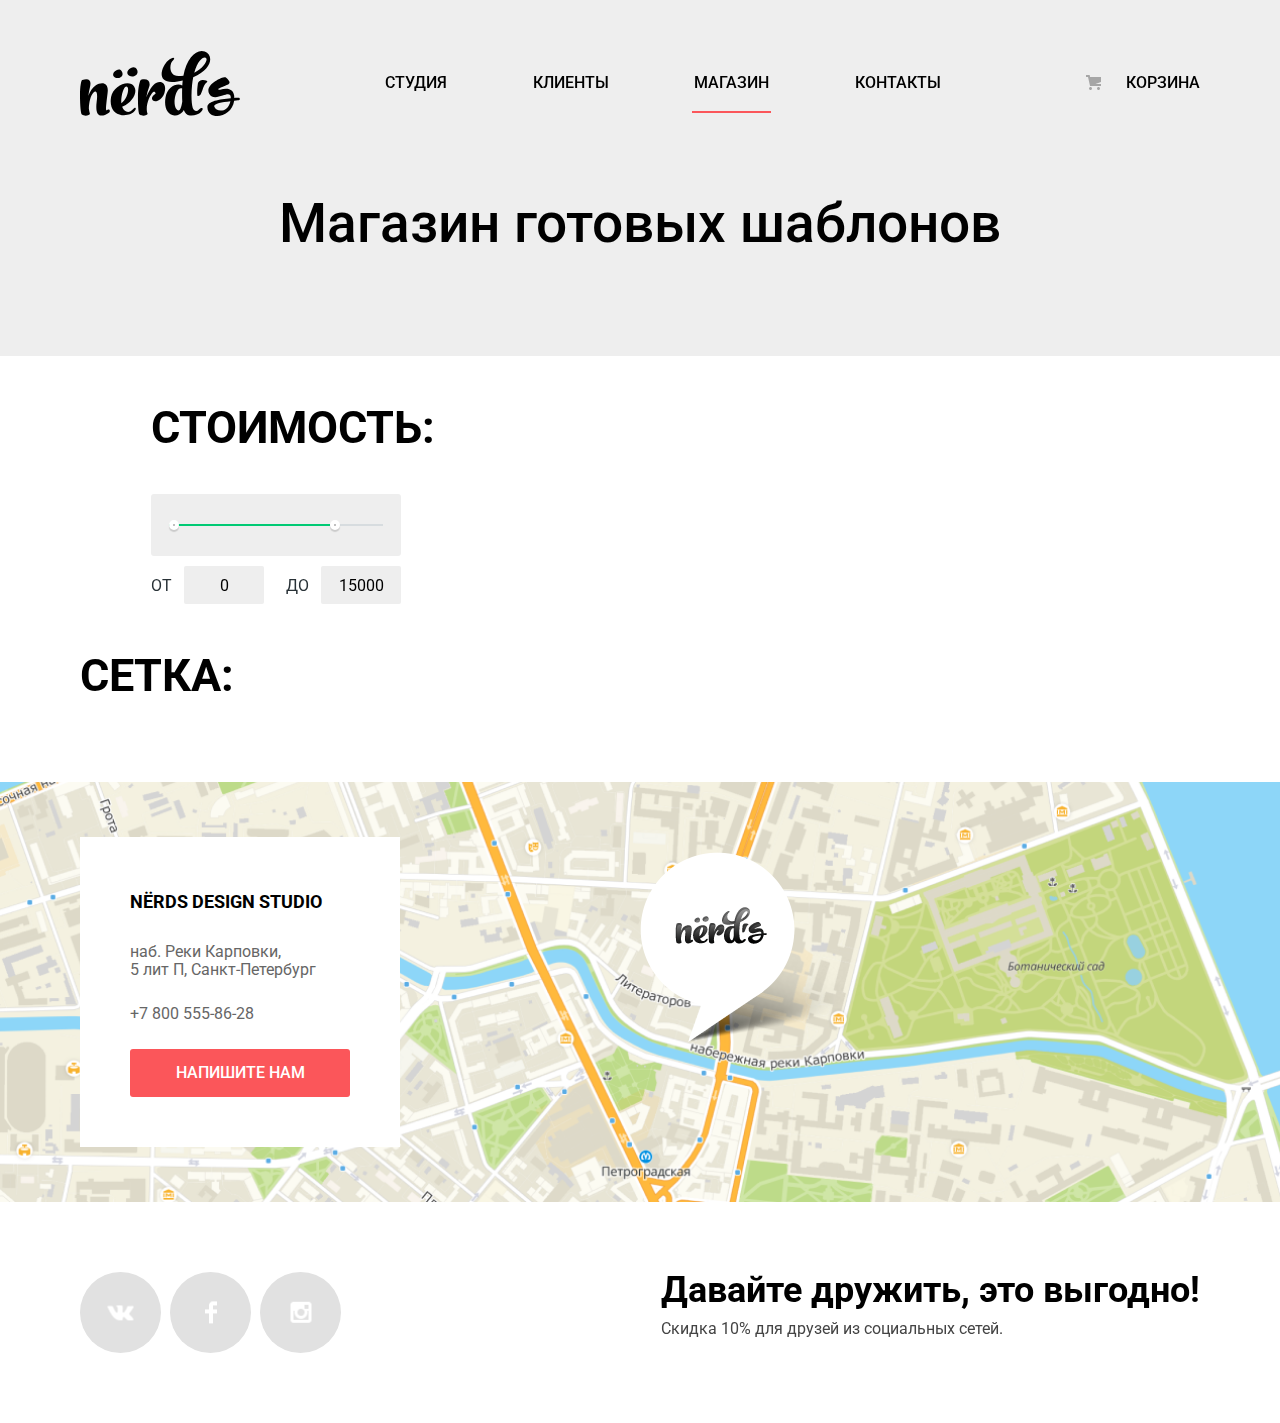
==== catalog.html @ 4a05c427 "catalog" ====
<!DOCTYPE html>
<html lang="ru">

<head>
  <meta charset="UTF-8">
  <meta http-equiv="X-UA-Compatible" content="IE=edge">
  <meta name="viewport" content="width=device-width, initial-scale=1.0">


  <link rel="stylesheet" href="css/normalize.css">
  <link rel="stylesheet" href="css/style.css">
  <link rel="stylesheet" href="css/style-catalog.css">
  <link rel="preconnect" href="https://fonts.gstatic.com">
  <link href="https://fonts.googleapis.com/css2?family=Roboto:wght@300;400;500;700;900&display=swap" rel="stylesheet">
  <title>Nёrds-каталог</title>
</head>

<body>
  <header>
    <div class="container">
      <div class="header">
        <div class="header__inner">
          <a class="logo" href="#"><img src="images/home/logo.svg" alt="logo"></a>
          <nav class="nav">
            <ul class="nav__list">
              <li class="nav__item"><a class="nav__link" href="index.html">студия</a></li>
              <li class="nav__item"><a class="nav__link" href="#">клиенты</a></li>
              <li class="nav__item"><a class="nav__link active" href="catalog.html">магазин</a></li>
              <li class="nav__item"><a class="nav__link" href="#">контакты</a></li>
            </ul>
          </nav>
          <div class="basket"><a class="basket__link" href="#">Корзина</a></div>
        </div>
        <div class="title__wrapper">
          <h1 class="header__title">Магазин готовых шаблонов</h1>
        </div>
      </div>
    </div>
  </header>

  <div class="container">
    <aside class="aside">
      <form class="aside__form">
        <div class="form__filter filter">
          <h3 class="form__title">Стоимость:</h3>
          <div class="filter-range__wrapper">
            <div class="filter-range">
              <div class="filter-range__scale">
                <div class="filter-range__bar"></div>
              </div>
              <button class="filter-range__handle min"></button>
              <button class="filter-range__handle max" style="left:75%"></button>
            </div>
          </div>

          <div class="filter-interval">
            <label for="">от <input type="text" name="min-interval" value="0"></label>
            <label for="">до <input type="text" name="max-interval" value="15000"></label>
          </div>
        </div>
        <div class="form__grid grid">
          <h3 class="form__title">Сетка:</h3>
        </div>
      </form>
    </aside>
    <main class="main"></main>
  </div>

  <section class="map">
    <div class="container">

      <div class="map__contacts contacts">
        <h3 class="contacts__title">nёrds design studio</h3>
        <p class="contacts__address">наб. Реки Карповки,<br> 5 лит П, Санкт-Петербург</p>
        <a href="tel:+78005558628" class="contacts__phone">+7 800 555-86-28</a>
        <button class="contacts__button button">напишите нам</button>
      </div>

      <div class="write popup">
        <button class="write__close" type="button"></button>

        <form class="write__form form">
          <h2 class="form__title">Напишите нам</h2>
          <div class="input__wrapper">
            <p class="form__text">
              <label class="form__caption" for="name">Ваше имя:</label>
              <input class="form__input" id="name" type="text" name="name" placeholder="Имя Фамилия">
            </p>
            <p class="form__text">
              <label class="form__caption" for="login">Ваш email:</label>
              <input class="form__input" id="login" type="email" name="login" placeholder="email@example.com">
            </p>
          </div>
          <p class="form__text">
            <label class="form__caption" for="text">Текс письма:</label>
            <textarea class="form__input" id="text" name="text" placeholder="В свободной форме"></textarea>
          </p>
          <button class="form__send button" type="submit">отправить</button>

        </form>
      </div>
    </div>
  </section>




  <footer class="footer">
    <div class="container">
      <div class="footer__inner">
        <ul class="social__list">
          <li class="social__item"> <a href="#" class="social__link vk"></a> </li>
          <li class="social__item"> <a href="#" class="social__link fb"></a> </li>
          <li class="social__item"> <a href="#" class="social__link inst"></a> </li>
        </ul>
        <div class="footer__text">
          <h3 class="text__title">Давайте дружить, это выгодно!</h3>
          <p class="text__subtitle">Скидка 10% для друзей из социальных сетей.</p>
        </div>
      </div>
    </div>
  </footer>


  <script src="js/main.js"></script>
</body>



</html>
---- css/style.css ----
:root {
  /* font-size: calc(0.5em + 1vw); */
  --red: #fb565a;
}

.container {
  max-width: 1160px;
  width: 100%;
  margin: 0 auto;
  padding: 0 20px;
}
body {
  font-size: 16px;
  line-height: 24px;
  font-family: "Roboto", sans-serif;
}
header {
  background-color: #eee;
  padding-top: 50px;
}
.header__inner {
  display: flex;
  justify-content: space-between;
  align-items: center;
}

.logo img {
  max-width: 160px;
  width: 100%;
}
.logo:hover {
  opacity: 0.7;
}
.logo:active {
  opacity: 0.3;
}
.nav {
  flex-basis: 50%;
}
.nav__list {
  display: flex;
  flex-wrap: wrap;
  justify-content: space-between;
}
.nav__item {
  text-transform: uppercase;
  /* margin: 0 20.5px; */
}
.nav__link {
  padding: 1px 2px;
  color: black;
  font-weight: 500;

  transition: all;
  transition-duration: 0.2s;
}
.nav__link:hover,
.basket__link:hover {
  color: var(--red);
}
.nav__link:active,
.basket__link:active {
  color: rgba(0, 0, 0, 0.3);
}
.nav__link.active {
  padding-bottom: 19px;
  border-bottom: solid var(--red) 2px;
}
.nav__link.active:hover {
  color: black;
}
.basket__link {
  text-transform: uppercase;
  color: #000;
  font-weight: 500;
  background-image: url(../images/home/icon-cart.svg);
  background-repeat: no-repeat;
  background-size: 15px;
  background-position: left;
  padding-left: 40px;
}
.title__wrapper {
  padding-top: 80px;
  padding-bottom: 80px;
  background-image: url(../images/home/illustration_2.png);
  background-repeat: no-repeat;
  background-size: contain;
  background-position: right;
}
.header__title {
  max-width: 500px;
  font-size: 55px;
  line-height: 55px;
  font-weight: 500;
  margin-bottom: 25px;
}
.header__subtitle {
  max-width: 350px;
  width: 100%;
  margin-bottom: 40px;

  color: #283136;
}
.button {
  background-color: var(--red);
  text-transform: uppercase;
  font-weight: 500;
  line-height: 18px;
  color: #fff;
  padding: 15px 54px;
  border-radius: 3px;

  transition: all;
  transition-duration: 0.2s;
}
.button:hover {
  background-color: #e74246;
}
.button:active {
  background-color: #d7373b;
  color: rgba(255, 255, 255, 0.3);
}

.services {
  width: 100%;
  padding: 80px 0;
  display: flex;
  flex-wrap: wrap;
  justify-content: space-between;
  border-bottom: 1px solid #eee;

  margin: -10px -5px;
}
.services__item {
  flex: 1 1 300px;
  margin: 10px 5px;
}
.services__img {
  width: 100%;
}
.services__title {
  text-transform: uppercase;

  font-weight: 700;
  font-size: 24px;
  line-height: 30px;
  margin: 25px 0 16px;
}

.subtitle {
  max-width: 300px;
  line-height: 24px;

  color: #283136;
}
.services__button {
  text-transform: uppercase;
  font-weight: 500;
  line-height: 18px;
  color: #fff;
  padding: 16px 40px;
  margin-top: 32px;

  transition: all;
  transition-duration: 0.2s;
}
.web {
  background-color: var(--red);
}
.web:hover {
  background-color: #e74246;
}
.web:active {
  background-color: #d7373b;
  color: rgba(255, 255, 255, 0.3);
}

.app {
  background-color: #00ca74;
}
.app:hover {
  background-color: #00bc6c;
}
.app:active {
  background-color: #00aa62;
  color: rgba(255, 255, 255, 0.3);
}
.present {
  background-color: #efc849;
}
.present:hover {
  background-color: #eab534;
}
.present:active {
  background-color: #e5a722;
  color: rgba(255, 255, 255, 0.3);
}
.about {
  display: flex;
  justify-content: space-between;
  flex-wrap: wrap;
  padding: 80px 0;
  border-bottom: 1px solid #eee;
}
.about__wrapper {
  /* max-width: 650px;
  width: 100%; */
  flex: 1 1 60%;
  /* border: 1px solid red */
}
.about-image__wrapper {
  /* max-width: 360px;
  width: 100%; */
  flex: 1 1 40%;
  /* border: 1px solid blue; */
}
.about__image {
  width: 100%;
}
.about__title {
  font-weight: 500;
  font-size: 45px;
  line-height: 45px;
  margin-bottom: 32px;
}
.about__caption {
  font-weight: 700;

  line-height: 24px;

  text-transform: uppercase;

  color: #283136;
  margin: 40px 0 23px;
}
.about__item {
  position: relative;
  padding-left: 32px;
  margin-bottom: 25px;
}
.about__item:last-child {
  margin-bottom: 0;
}
.about__item::before {
  content: "";
  display: block;
  width: 25px;
  height: 2px;
  background-color: var(--red);
  position: absolute;
  left: 0;
  top: 50%;
  transform: translateY(-50%);
}
.standart__list {
  display: flex;
  flex-wrap: nowrap;
}
.standart__item {
  display: flex;
  flex-direction: column;
  line-height: 18px;
  color: #283136;
}
.numb {
  font-weight: 700;
  font-size: 45px;
  line-height: 64px;
  color: #000000;
  position: relative;
}

.interest {
  /* display: inline-block; */
  position: absolute;
  font-size: 26px;
  line-height: 40px;
  /* margin-bottom: 50px; */
  top: 0;
  /* left: 100%; */
}
.partners {
  padding: 50px 0;
  border-bottom: 1px solid #eee;
}
.partners__list {
  display: flex;
  flex-wrap: wrap;
  justify-content: space-between;
}
.partners__item {
  max-width: 250px;
  width: 100%;
  position: relative;
}
.partners__item::after {
  content: "";
  display: block;
  position: absolute;
  width: 2px;
  height: 40px;
  background-color: #eee;
  right: 0;

  bottom: 50%;
  transform: translateY(50%);
}
.partners__item:last-child::after {
  display: none;
}
.partners__link {
  display: block;
  max-width: 200px;
  width: 100%;
  background-repeat: no-repeat;
  background-size: contain;
  min-height: 90px;
  margin: 0 auto;
  opacity: 0.2;
}
.partners__link:hover {
  opacity: 1;
}
.partners__link:active {
  opacity: 0.1;
}
.htmlAcademy {
  background-image: url(../images/home/partners_1.png);
}
.boroda {
  background-image: url(../images/home/partners_2.png);
}
.pink {
  background-image: url(../images/home/partners_3.png);
}
.mishka {
  background-image: url(../images/home/partners_4.png);
}
.map {
  background-image: url(../images/home/map.png);
  background-repeat: no-repeat;
  background-position: center;
  background-size: cover;
  /* min-height: 416px; */
  /* max-width: 1440px;
  margin: 0 auto; */
  margin-top: 80px;
  padding: 55px 0;

  position: relative;
}

.contacts::after {
  content: url(../images/home/map-marker.png);
  position: absolute;
  /* top: 22%;
  left: 60%; */
  top: 70px;
  left: 50%;
}
.contacts {
  background-color: #fff;
  max-width: 320px;
  height: 310px;
  margin: 0;
  padding: 0;
  /* text-align: center; */
  /* align-content: center; */
  display: flex;
  flex-direction: column;
  /* align-content: center; */
  /* align-items: center; */
  justify-content: space-between;

  padding: 50px;
}

.contacts__title {
  text-transform: uppercase;
  font-weight: 700;
  font-size: 18px;
  line-height: 30px;
}

.contacts__address,
.contacts__phone {
  color: #666666;
  line-height: 18px;
}
.contacts__button {
  padding: 15px 0;
}

.popup {
  position: absolute;
  background-color: #fff;

  left: 50%;
  transform: translate(-50%, -50%);
  max-width: 960px;
  width: 100%;

  box-shadow: 0px 20px 40px rgba(0, 0, 0, 0.4);
  padding: 70px 100px;
  display: block;

  opacity: 0;
  top: -100%;
  z-index: -1;
}
.visible {
  opacity: 1;
  top: 40%;
  z-index: 1000;

  transition: all;
  transition-duration: 0.2s;
}
.hidden {
  position: absolute;
  /* opacity: 0; */
  display: none;
}

.form__title {
  font-weight: 700;
  font-size: 45px;
  line-height: 53px;
  margin-bottom: 40px;
}

.input__wrapper {
  display: flex;
  margin-bottom: 35px;
  justify-content: space-between;
}
.input__wrapper .form__text {
  max-width: 360px;
  width: 100%;
}
.form__caption {
  font-weight: 700;
  display: block;
  margin-bottom: 9px;
}
.form__input {
  border: 2px solid #d7dcde;
  box-sizing: border-box;
  border-radius: 3px;
  padding: 16px;
  margin: 0;

  width: 100%;
}
#text {
  resize: none;
  height: 120px;
}
.write__close {
  position: absolute;
  background-image: url(../images/home/close.png);
  background-repeat: no-repeat;
  background-position: center;
  background-color: transparent;
  background-size: contain;
  width: 21px;
  height: 21px;
  top: 70px;
  right: 100px;
  opacity: 0.3;
}
.write__close:hover {
  opacity: 1;
}
.write__close:active {
  opacity: 0.1;
}
.form__send {
  margin-top: 50px;
}
.footer {
  padding: 70px 0;
}
.footer__inner {
  display: flex;
  justify-content: space-between;
}
.social__list {
  display: flex;
  max-width: 261px;
  width: 100%;
  justify-content: space-between;
  flex-wrap: wrap;
}
.social__link {
  display: block;
  width: 81px;
  height: 81px;
  border-radius: 40.5px;
  position: relative;
  background-color: #e1e1e1;
}
.social__link::after {
  position: absolute;
  top: 50%;
  left: 50%;
  transform: translate(-50%, -40%);
}
.vk::after {
  content: url(../images/home/icon-vk.png);
}
.fb::after {
  content: url(../images/home/icon-fb.png);
}
.inst::after {
  content: url(../images/home/icon-insta.png);
}
.social__link:hover {
  background-color: #e74246;
}
.social__link:active {
  background-color: #d7373b;
  box-shadow: inset 0px 3px 0px rgba(0, 1, 1, 0.1);
}
.social__link:active.social__link::after {
  opacity: 0.1;
}

.text__title {
  font-weight: 700;
  font-size: 36px;
  line-height: 36px;
  margin-bottom: 10px;
}
.text__subtitle {
  line-height: 22px;
  color: #444444;
}

@media (max-width: 950px) {
  .services__item {
    max-width: 100%;

    margin: 10px 5px;
  }
}

@media (max-width: 700px) {
  .nav {
    display: none;
  }
  .header__title {
    font-size: 25px;
    line-height: 25px;
  }
  .contacts::after {
    content: "";
  }
}

@media (max-width: 425px) {
  .button {
    display: block;
  }
  header {
    padding-top: 20px;
  }
  .title__wrapper {
    padding-top: 20px;
    padding-bottom: 20px;
    background-image: none;
    text-align: center;
  }
  .header__subtitle {
    margin: 0 auto;
    margin-bottom: 40px;
    color: #283136;
  }
  .services {

    margin: 0;
    padding: 0;
  }

  .services__button {
    width: 100%;
  }
  .about {
    padding: 20px 0;
  }
  .about__title {
    font-size: 25px;
    line-height: 25px;
    margin-bottom: 15px;
  }
  .standart__list {
    display: flex;
    flex-wrap: wrap;
  }

  .standart__item {
    /* display: none; */
    max-width: 100%;
    overflow: hidden;
    font-size: 14px;
  }
  .numb {
    font-size: 26px;
    line-height: 40px;
  }

  .interest {
    position: absolute;
    font-size: 14px;
    line-height: 20px;
    top: 0;
  }
  .about__caption {
    margin: 20px 0 10px;
  }

  .partners {
    padding: 20px 0;
  }
  .partners__item {
    max-width: 100%;
    padding: 10px 0;
  }
  .partners__item::after {
    display: none;
  }
  .partners__link {
    max-width: 100%;

    background-position: center;
  }

  .map {
    margin-top: 20px;
    padding: 20px 0;

    position: relative;
  }
  .contacts {
    max-width: 100%;

    text-align: center;

    padding: 50px 20px 20px;
  }

  .popup {
    padding: 10px 30px;
  }
  .form__title {
    font-size: 25px;
    line-height: 20px;
  }
  .input__wrapper {
    display: block;
    margin-bottom: 5px;
  }

  .form__caption {
    margin-bottom: 5px;
  }
  .form__input {
    margin-bottom: 10px;
  }
  .write__close {
    width: 15px;
    height: 15px;
    top: 10px;
    right: 30px;
  }
  .form__send {
    margin-top: 10px;
    width: 100%;
  }
  .footer {
    padding: 20px 0;
  }
  .footer__inner {
    display: flex;
    justify-content: right;
  }
  .social__list {
    flex-basis: 70px;
  }
  .social__link {
    width: 50px;
    height: 50px;
    border-radius: 25px;
  }

  .text__title {
    font-size: 18px;
    line-height: 18px;
  }
}
---- css/style-catalog.css ----
.title__wrapper {
  background-image: none;
}
.header__title {
  text-align: center;
  max-width: 100%;
}
.aside {
  width: 35%;
}
/* form */
.form__title {
  text-transform: uppercase;
}
.filter {
  margin: 20px auto;
  padding: 25px;
  width: 300px;
}
.filter-range__wrapper {
  margin-bottom: 10px;

  padding: 30px 18px;
  border-radius: 3px;
  background-color: #eee;
}
.filter-range {
  position: relative;
}
.filter-range__scale {
  height: 2px;
  background-color: #d7dcdf;
}
.filter-range__bar {
  height: 2px;
  width: 75%;
  background-color: #00ca74;
}
.filter-range__handle {
  position: absolute;
  top: 50%;
  left: 0;
  transform: translateY(-50%);
  width: 10px;
  height: 10px;

  padding: 0;
  border: 4px solid #fff;
  border-radius: 50%;
  background-color: #ababab;
  cursor: pointer;
  box-shadow: 0 2px 1px rgba(0, 0, 0, 0.15);
}
.filter-interval {
  display: flex;
}
.filter-interval label {
  width: 50%;
  text-transform: uppercase;
  color: #283136;
  line-height: 22px;
}
.filter-interval label:last-child {
  text-align: right;
}

.filter-interval input {
  margin-left: 8px;
  width: 80px;
  height: 38px;
  border-radius: 2px;
  text-align: center;
  background-color: #eee;
}


/* form END*/
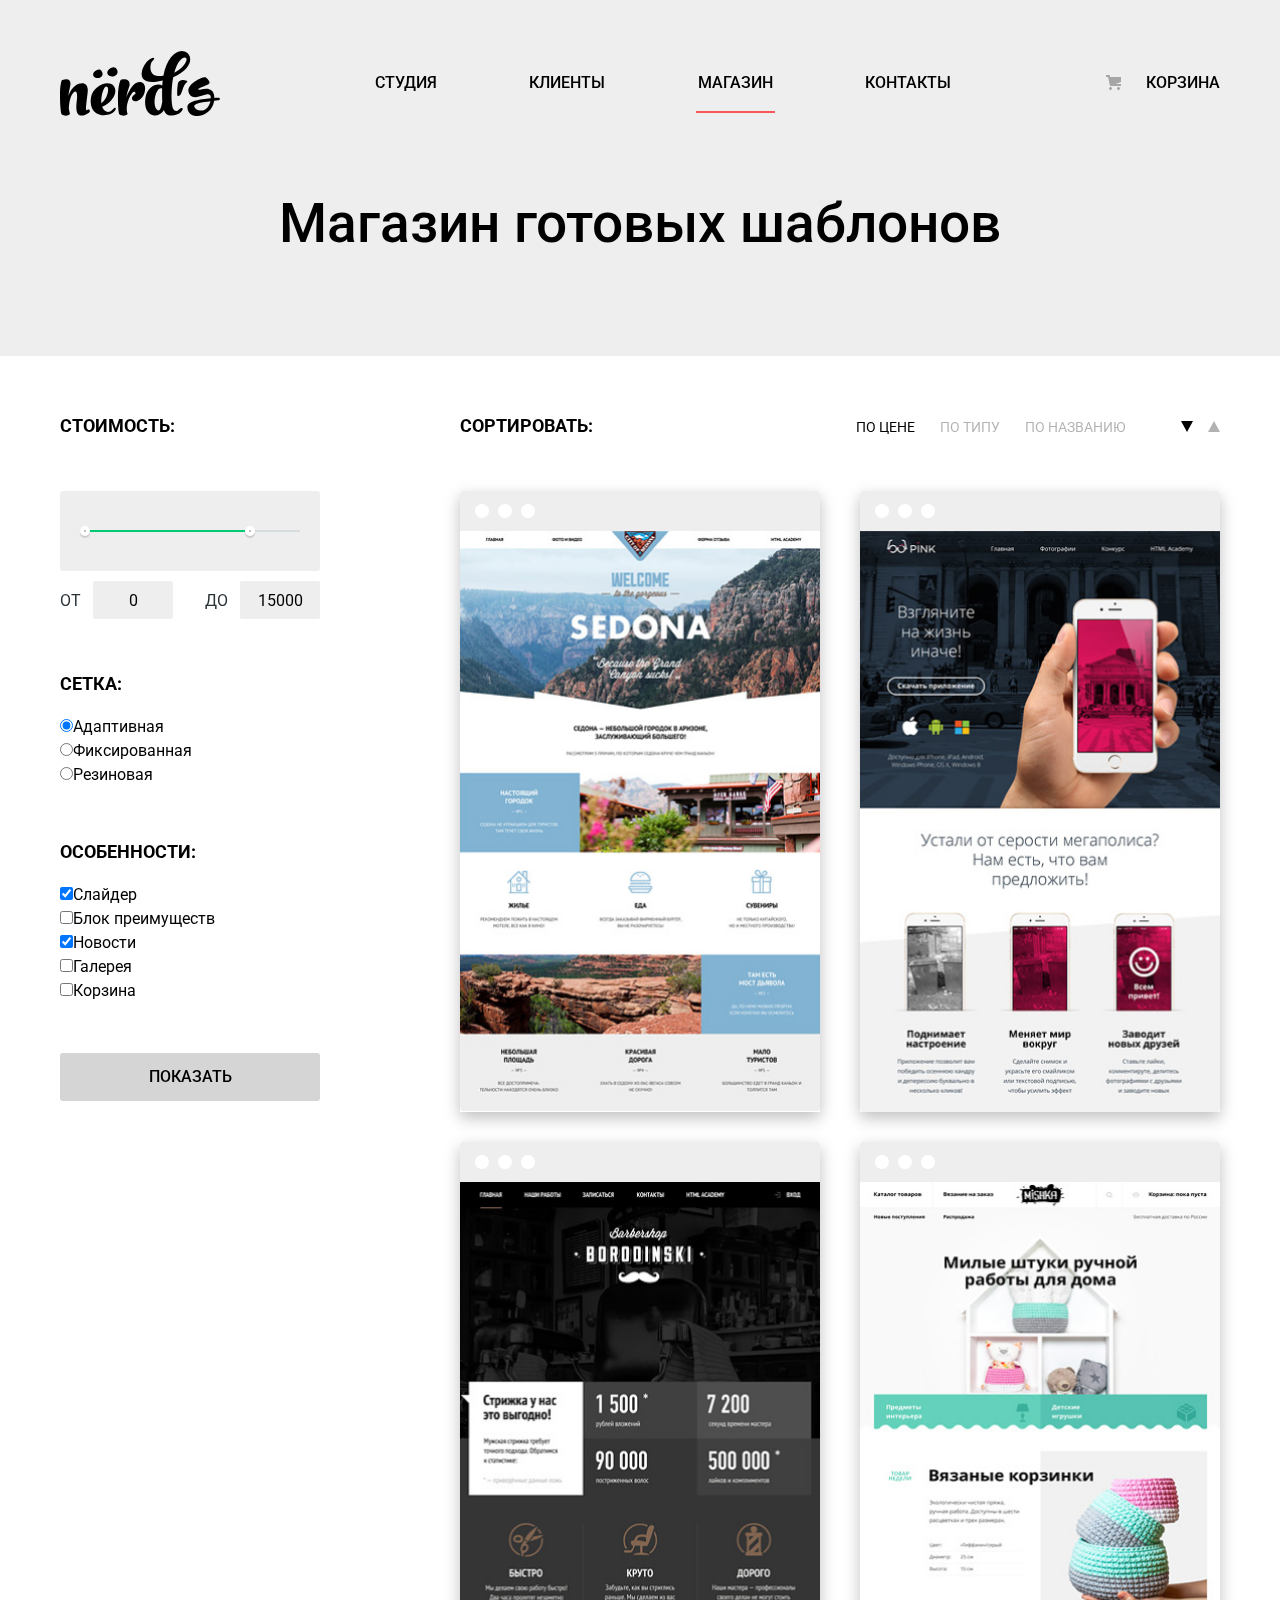
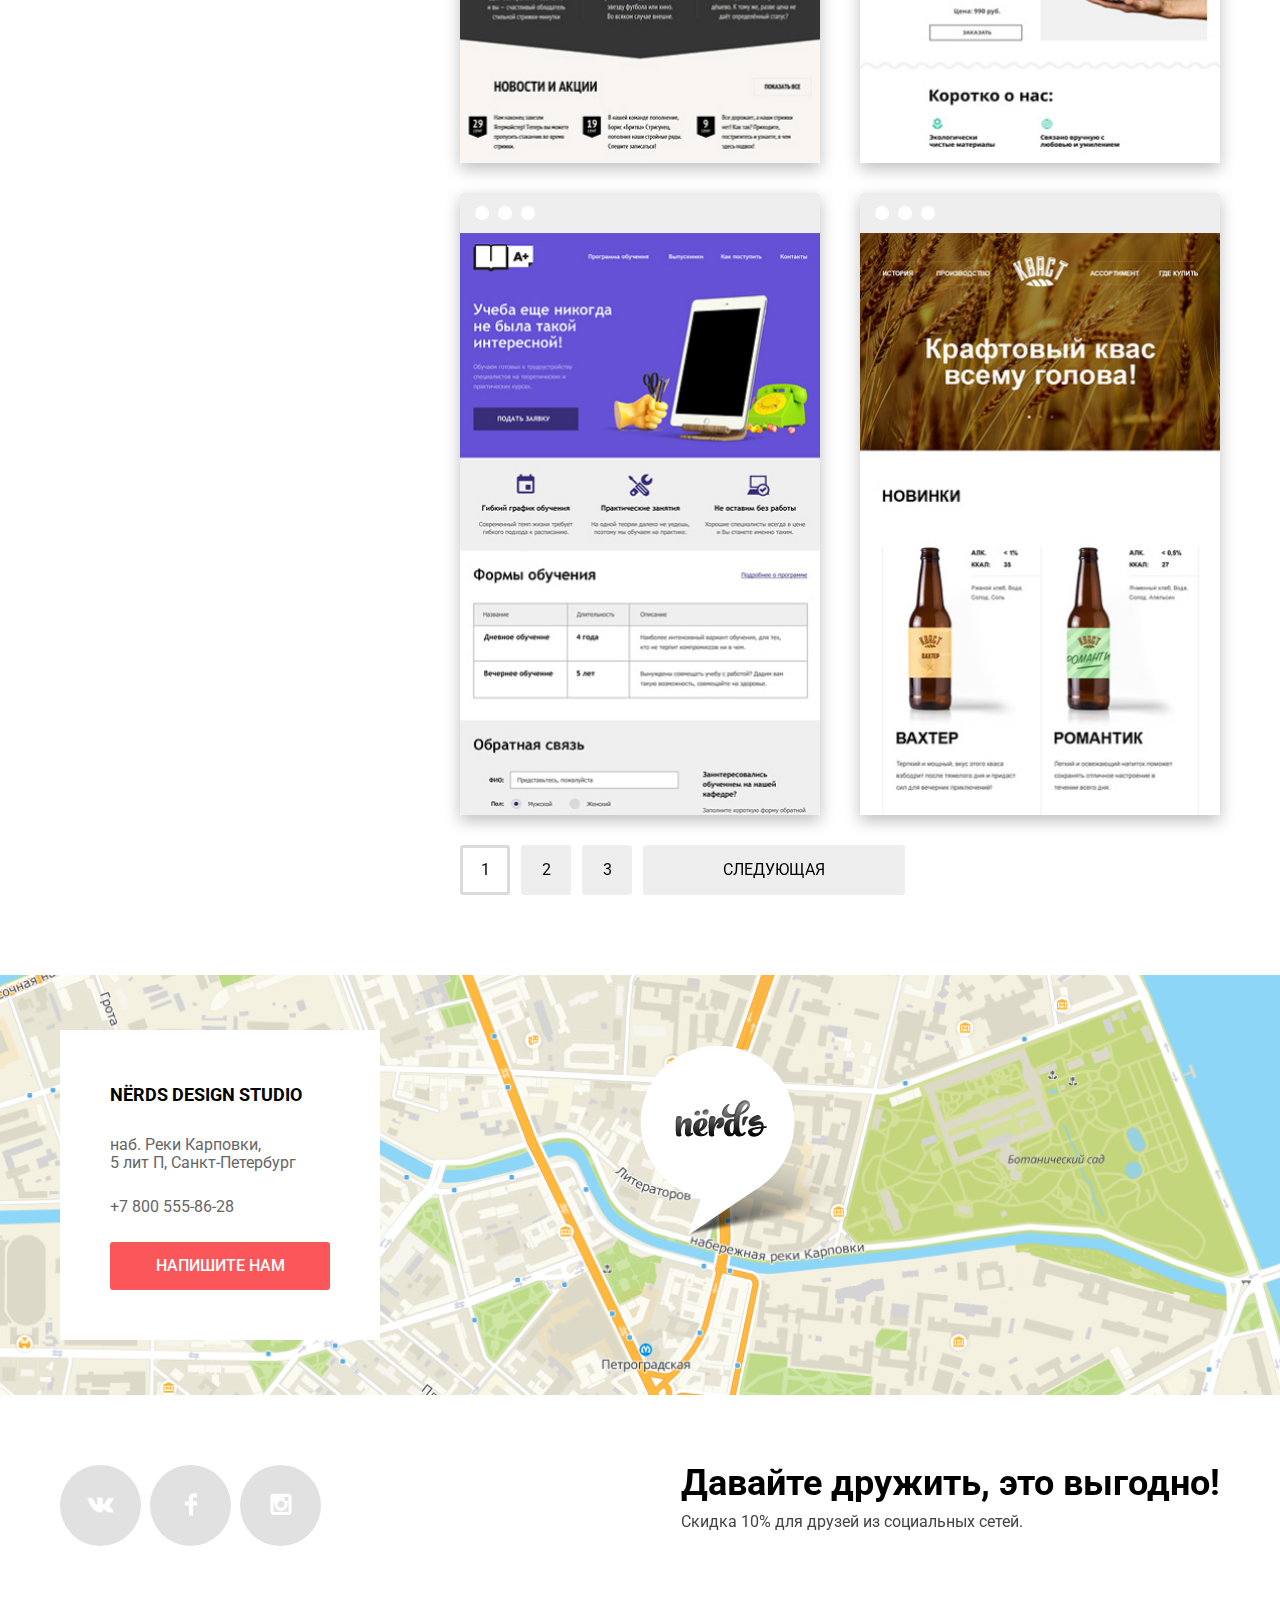
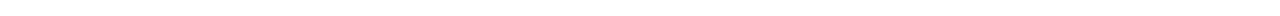
==== commit 02f04358: "job верстка" ====
--- a/catalog.html
+++ b/catalog.html
@@ -39,32 +39,166 @@
   </header>
 
   <div class="container">
-    <aside class="aside">
-      <form class="aside__form">
-        <div class="form__filter filter">
-          <h3 class="form__title">Стоимость:</h3>
-          <div class="filter-range__wrapper">
-            <div class="filter-range">
-              <div class="filter-range__scale">
-                <div class="filter-range__bar"></div>
-              </div>
-              <button class="filter-range__handle min"></button>
-              <button class="filter-range__handle max" style="left:75%"></button>
+    <div class="wrapper">
+      <aside class="aside">
+        <form class="aside__form">
+          <div class="form__filter filter">
+            <h3 class="form__title">Стоимость:</h3>
+            <div class="filter-range__wrapper">
+              <div class="filter-range">
+                <div class="filter-range__scale">
+                  <div class="filter-range__bar"></div>
+                </div>
+                <button class="filter-range__handle min"></button>
+                <button class="filter-range__handle max" style="left:75%"></button>
+              </div>
             </div>
-          </div>
-
-          <div class="filter-interval">
-            <label for="">от <input type="text" name="min-interval" value="0"></label>
-            <label for="">до <input type="text" name="max-interval" value="15000"></label>
-          </div>
-        </div>
-        <div class="form__grid grid">
-          <h3 class="form__title">Сетка:</h3>
-        </div>
-      </form>
-    </aside>
-    <main class="main"></main>
+
+            <div class="filter-interval">
+              <label for="">от <input type="text" name="min-interval" value="0"></label>
+              <label for="">до <input type="text" name="max-interval" value="15000"></label>
+            </div>
+          </div>
+          <div class="form__item grid">
+            <h3 class="form__title">Сетка:</h3>
+            <label><input name="grid" type="radio" checked>Адаптивная</label>
+            <label><input name="grid" type="radio">Фиксированная</label>
+            <label><input name="grid" type="radio">Резиновая</label>
+          </div>
+          <div class="form__item features">
+            <h3 class="form__title">особенности:</h3>
+            <label for=""><input type="checkbox" checked>Слайдер</label>
+            <label for=""><input type="checkbox">Блок преимуществ</label>
+            <label for=""><input type="checkbox" checked>Новости</label>
+            <label for=""><input type="checkbox">Галерея</label>
+            <label for=""><input type="checkbox">Корзина</label>
+          </div>
+          <button class="form__send button filter__button" type="submit">показать</button>
+        </form>
+      </aside>
+      <main class="main">
+        <div class="sort">
+          <h3 class="form__title">Сортировать:</h3>
+          <div class="sort__btns">
+            <button class="sort-btn active">по цене</button>
+            <button class="sort-btn">по типу</button>
+            <button class="sort-btn">по названию</button>
+            <div class="sort-btn__wrapper">
+              <button class="sort-btn sort__max active"></button>
+              <button class="sort-btn sort__min"></button>
+            </div>
+          </div>
+
+
+        </div>
+
+        <div class="catalog">
+          <ul class="catalog__list">
+            <li class="catalog__item job">
+              <div class="job__header">
+                <span></span>
+                <span></span>
+                <span></span>
+              </div>
+              <img class="job__image" src="images/catalog/catalog-1.jpg" alt="sedona">
+              <div class="job__footer">
+                <h4 class="job__title">sedona</h4>
+                <p class="job__subtitle">Информационный сайт для туристов</p>
+                <button class="button">9 900 ₽</button>
+              </div>
+            </li>
+            <li class="catalog__item job">
+              <div class="job__header">
+                <span></span>
+                <span></span>
+                <span></span>
+              </div>
+              <img class="job__image" src="images/catalog/catalog-2.jpg" alt="sedona">
+              <div class="job__footer">
+                <h4 class="job__title">pink app</h4>
+                <p class="job__subtitle">Продуктовый лендинг приложения для iOS и Android</p>
+                <button class="button">9 900 ₽</button>
+              </div>
+            </li>
+            <li class="catalog__item job">
+              <div class="job__header">
+                <span></span>
+                <span></span>
+                <span></span>
+              </div>
+              <img class="job__image" src="images/catalog/catalog-3.jpg" alt="sedona">
+              <div class="job__footer">
+                <h4 class="job__title">barbershop</h4>
+                <p class="job__subtitle">Сайт салона красоты. Для мужчин, да.</p>
+                <button class="button">9 900 ₽</button>
+              </div>
+            </li>
+            <li class="catalog__item job">
+              <div class="job__header">
+                <span></span>
+                <span></span>
+                <span></span>
+              </div>
+              <img class="job__image" src="images/catalog/catalog-4.jpg" alt="sedona">
+              <div class="job__footer">
+                <h4 class="job__title">mishka</h4>
+                <p class="job__subtitle">Интернет-магазин вязаных игрушек</p>
+                <button class="button">9 900 ₽</button>
+              </div>
+            </li>
+            <li class="catalog__item job">
+              <div class="job__header">
+                <span></span>
+                <span></span>
+                <span></span>
+              </div>
+              <img class="job__image" src="images/catalog/catalog-5.jpg" alt="sedona">
+              <div class="job__footer">
+                <h4 class="job__title">a plus</h4>
+                <p class="job__subtitle">Лендинг курсов повышения квалификации</p>
+                <button class="button">9 900 ₽</button>
+              </div>
+            </li>
+            <li class="catalog__item job">
+              <div class="job__header">
+                <span></span>
+                <span></span>
+                <span></span>
+              </div>
+              <img class="job__image" src="images/catalog/catalog-6.jpg" alt="sedona">
+              <div class="job__footer">
+                <h4 class="job__title">квас</h4>
+                <p class="job__subtitle">Промо-сайт производителя крафтового кваса</p>
+                <button class="button">9 900 ₽</button>
+              </div>
+            </li>
+          </ul>
+
+          <ul class="catalog-link__list">
+            <li class="catalog-link__item active">
+              <a class=""href="#">1</a>
+            </li>
+            <li class="catalog-link__item">
+              <a href="#">2</a>
+            </li>
+            <li class="catalog-link__item">
+              <a href="#">3</a>
+            </li>
+            <li class="catalog-link__item">
+              <a href="#">следующая</a>
+            </li>
+
+          </ul>
+        </div>
+      </main>
+    </div>
   </div>
+
+
+
+
+
+
 
   <section class="map">
     <div class="container">
--- a/css/style.css
+++ b/css/style.css
@@ -4,7 +4,7 @@
 }
 
 .container {
-  max-width: 1160px;
+  max-width: 1200px;
   width: 100%;
   margin: 0 auto;
   padding: 0 20px;
@@ -119,6 +119,7 @@
 .button:active {
   background-color: #d7373b;
   color: rgba(255, 255, 255, 0.3);
+  box-shadow: inset 0px 3px 0px rgba(0, 1, 1, 0.1);
 }
 
 .services {
--- a/css/style-catalog.css
+++ b/css/style-catalog.css
@@ -5,22 +5,34 @@
   text-align: center;
   max-width: 100%;
 }
+header {
+  margin-bottom: 55px;
+}
 .aside {
-  width: 35%;
+  width: 260px;
+  /* background-color: tomato; */
+  /* margin-right: 140px; */
 }
 /* form */
+.form__item .form__title:not(.form__title:last-child) {
+  margin-top: 50px;
+}
 .form__title {
   text-transform: uppercase;
+  font-size: 18px;
+  line-height: 30px;
+  margin-bottom: 16px;
 }
 .filter {
-  margin: 20px auto;
-  padding: 25px;
-  width: 300px;
+  /* margin: 20px auto; */
+  /* padding: 25px; */
+  width: 260px;
 }
 .filter-range__wrapper {
+  margin-top: 50px;
   margin-bottom: 10px;
 
-  padding: 30px 18px;
+  padding: 39px 20px;
   border-radius: 3px;
   background-color: #eee;
 }
@@ -73,5 +85,180 @@
   background-color: #eee;
 }
 
-
+.form__item label {
+  display: block;
+}
+.filter__button {
+  background-color: #eee;
+  color: #000;
+  width: 100%;
+}
+.filter__button:hover {
+  background-color: #dfdfdf;
+}
+.filter__button {
+  background-color: #d5d5d5;
+}
 /* form END*/
+.wrapper {
+  display: flex;
+}
+
+.main {
+  margin-left: 140px;
+}
+.sort {
+  display: flex;
+  justify-content: space-between;
+  align-items: baseline;
+}
+.sort .form__title {
+  margin-bottom: 50px;
+}
+.sort__btns {
+  display: flex;
+  align-items: flex-start;
+}
+.sort__btns button {
+  text-transform: uppercase;
+  background-color: transparent;
+  font-size: 14px;
+  line-height: 18px;
+  display: block;
+  margin-right: 25px;
+  opacity: 0.3;
+}
+.sort-btn.active {
+  opacity: 1;
+}
+.sort-btn__wrapper {
+  display: flex;
+  margin-left: 15px;
+  align-items: center;
+}
+.sort-btn__wrapper .sort-btn {
+  width: 11px;
+  height: 11px;
+  /* background-color: #000; */
+  margin: 3px 0 0 15px;
+}
+.sort__max {
+  border-left: 6px solid transparent;
+  border-right: 6px solid transparent;
+  border-top: 11px solid #000;
+}
+.sort__min {
+  border-left: 6px solid transparent;
+  border-right: 6px solid transparent;
+  border-bottom: 11px solid #000;
+}
+.catalog__list {
+  display: flex;
+  flex-wrap: wrap;
+  justify-content: space-between;
+}
+.job {
+  max-width: 360px;
+  width: 100%;
+  position: relative;
+  box-shadow: 0px 6px 15px rgba(0, 0, 0, 0.25);
+  margin-bottom: 30px;
+}
+.job:hover .job__footer {
+  z-index: 100;
+  opacity: 1;
+
+  transition: opacity z-index;
+  transition-duration: 0.6s;
+}
+.job:hover .job__header {
+  background-color: #4d4d4d;
+
+  transition: all;
+  transition-duration: 0.6s;
+}
+.job__header {
+  display: flex;
+  background-color: #eee;
+  height: 40px;
+  border-radius: 3px 3px 0 0;
+  padding-left: 6px;
+  align-items: center;
+
+  transition: all;
+  transition-duration: 0.2s;
+}
+.job__header span {
+  width: 14px;
+  height: 14px;
+  border-radius: 50%;
+  background-color: #fff;
+  margin-left: 9px;
+}
+.job__image {
+  border-radius: 0 0 3px 3px;
+  width: 100%;
+}
+.job__footer {
+  /* display: none; */
+  position: absolute;
+  bottom: 0;
+  left: 0;
+  background-color: #eee;
+  width: 100%;
+  text-align: center;
+  border-radius: 0 0 3px 3px;
+  z-index: -1;
+  opacity: 0;
+
+  transition: opacity z-index;
+  transition-duration: 0.2s;
+}
+.job__title {
+  font-weight: 700;
+  font-size: 18px;
+  line-height: 30px;
+  text-transform: uppercase;
+  margin: 26px 0 15px 0;
+}
+.job__subtitle {
+  line-height: 18px;
+  color: #666666;
+  margin: 0 auto;
+  margin-bottom: 32px;
+  width: 255px;
+}
+.job__footer .button {
+  padding: 15px 72px;
+  margin-bottom: 45px;
+}
+
+.catalog-link__list {
+  display: flex;
+}
+.catalog-link__item {
+  margin-right: 11px;
+}
+.catalog-link__item {
+  display: flex;
+  align-items: center;
+  text-transform: uppercase;
+  background-color: #eee;
+  border: 3px solid #eee;
+  border-radius: 3px;
+
+  width: 50px;
+  height: 50px;
+}
+.catalog-link__item:last-child {
+  width: auto;
+  padding: 0 77px;
+}
+.catalog-link__item a {
+  color: #000;
+  margin: 0 auto;
+}
+.catalog-link__item.active {
+  background-color: #fff;
+  border: 3px solid #dbdbdb;
+}
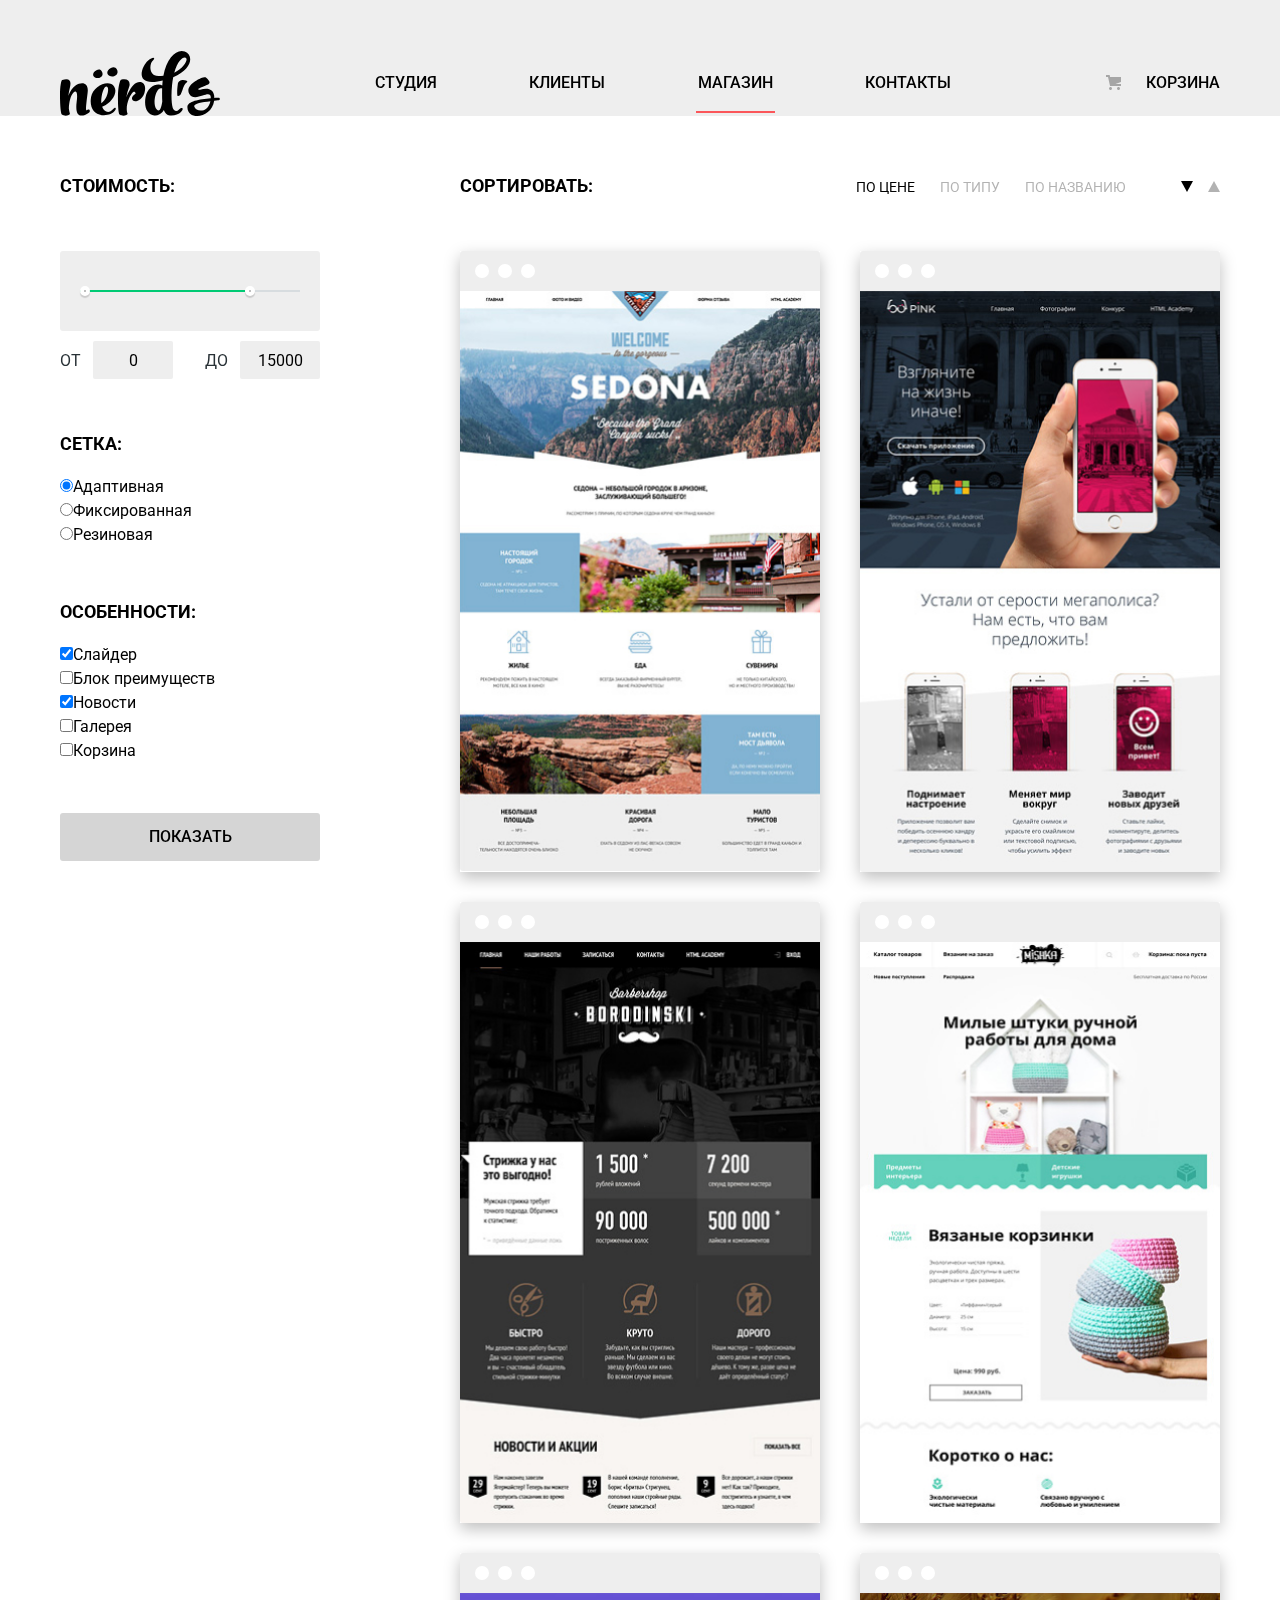
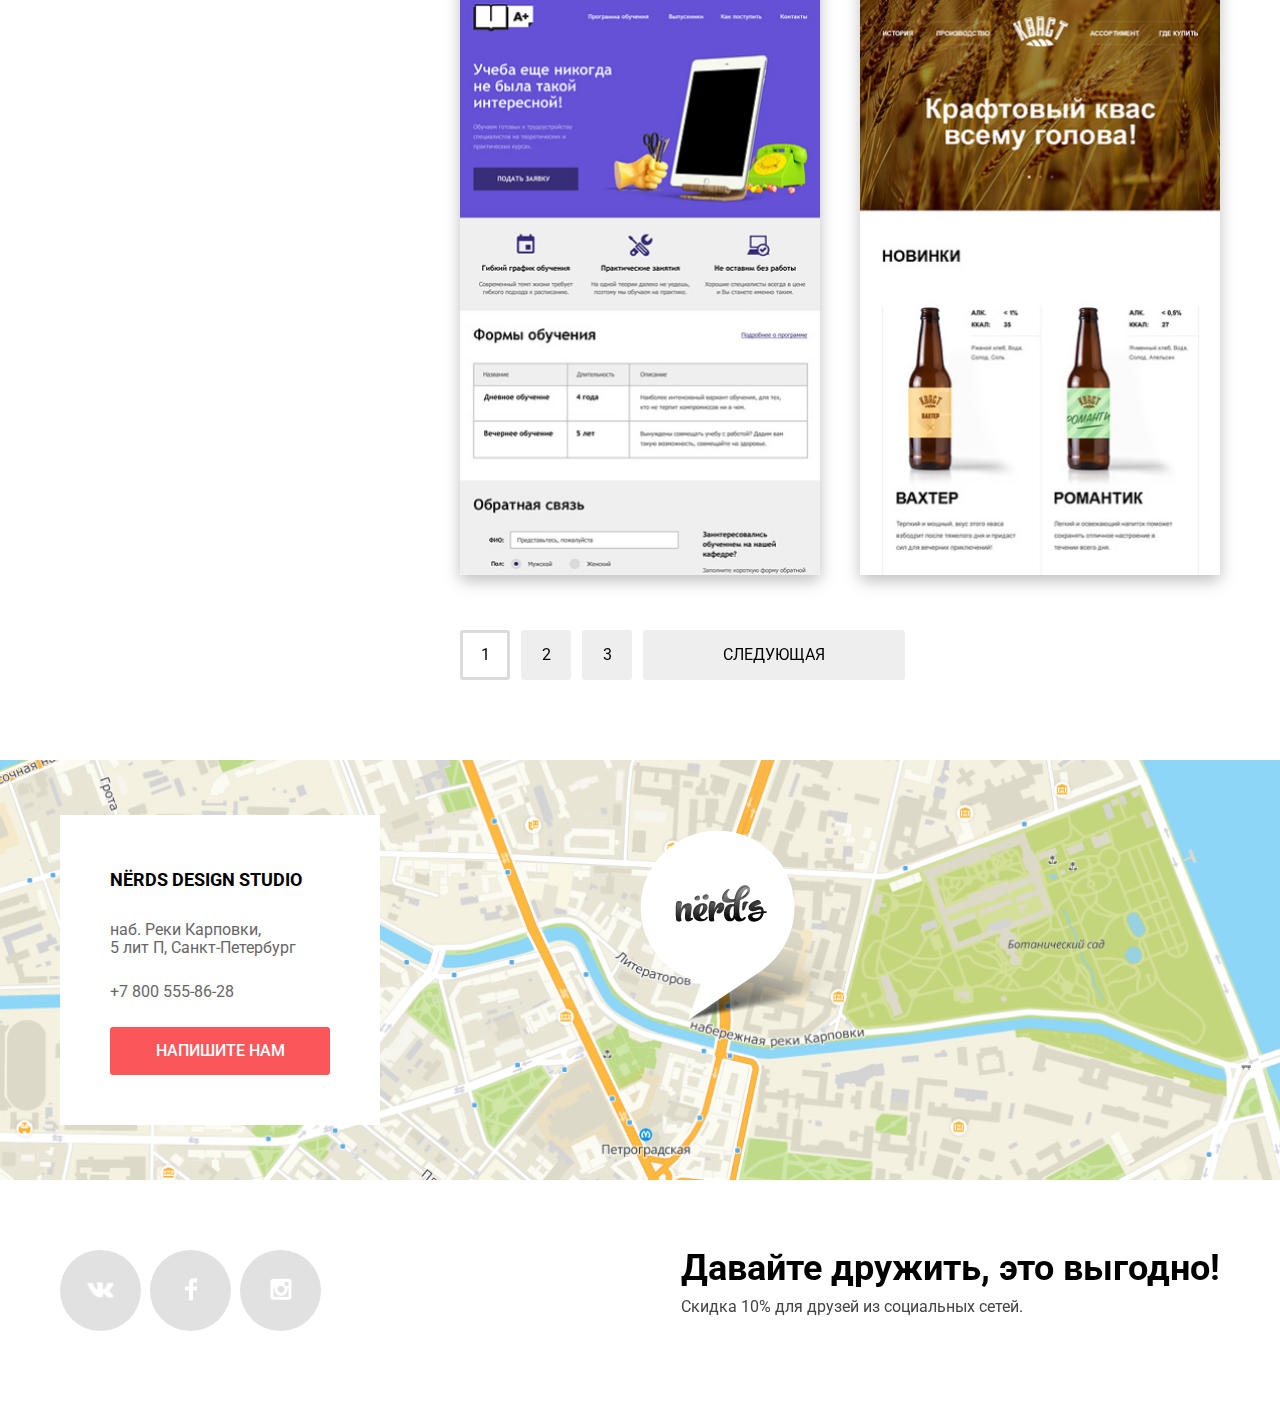
==== commit 43dc9282: "111" ====
--- a/catalog.html
+++ b/catalog.html
@@ -176,7 +176,7 @@
 
           <ul class="catalog-link__list">
             <li class="catalog-link__item active">
-              <a class=""href="#">1</a>
+              <a class="" href="#">1</a>
             </li>
             <li class="catalog-link__item">
               <a href="#">2</a>
--- a/css/style.css
+++ b/css/style.css
@@ -79,14 +79,91 @@
   background-position: left;
   padding-left: 40px;
 }
+.slide-ecran {
+  height: 500px;
+}
+.slider {
+  position: relative;
+}
 .title__wrapper {
   padding-top: 80px;
   padding-bottom: 80px;
-  background-image: url(../images/home/illustration_2.png);
+
   background-repeat: no-repeat;
   background-size: contain;
   background-position: right;
-}
+  opacity: 0;
+  position: absolute;
+  left: 0;
+  top: 0;
+  display: block;
+  width: 100%;
+
+  transition: opacity 1s ease-in;
+}
+.slide-1 {
+  background-image: url(../images/home/slider-1.png);
+}
+.slide-2 {
+  background-image: url(../images/home/slider-2.png);
+}
+.slide-3 {
+  background-image: url(../images/home/slider-3.png);
+}
+/* Navigation item styles */
+div.sim-slider-arrow-left,
+div.sim-slider-arrow-right {
+  width: 22px;
+  height: 40px;
+  position: absolute;
+  cursor: pointer;
+  opacity: 0.6;
+  z-index: 4;
+}
+
+div.sim-slider-arrow-left {
+  left: 10px;
+  top: 40%;
+  display: block;
+  background: url("http://pvbk.spb.ru/inc/slider/sim-files/sim-arrow-left.png") no-repeat;
+}
+
+div.sim-slider-arrow-right {
+  right: 10px;
+  top: 40%;
+  display: block;
+  background: url("http://pvbk.spb.ru/inc/slider/sim-files/sim-arrow-right.png") no-repeat;
+}
+
+div.sim-slider-arrow-left:hover {
+  opacity: 1;
+}
+
+div.sim-slider-arrow-right:hover {
+  opacity: 1;
+}
+
+div.sim-slider-dots {
+  width: 100%;
+  height: auto;
+  position: absolute;
+  left: 0;
+  bottom: 0;
+  z-index: 3;
+  text-align: center;
+}
+
+span.sim-dot {
+  width: 10px;
+  height: 10px;
+  margin: 5px 7px;
+  padding: 0;
+  display: inline-block;
+  background-color: #bbb;
+  border-radius: 5px;
+  cursor: pointer;
+}
+
 .header__title {
   max-width: 500px;
   font-size: 55px;
@@ -578,7 +655,6 @@
     color: #283136;
   }
   .services {
-
     margin: 0;
     padding: 0;
   }
--- a/css/style-catalog.css
+++ b/css/style-catalog.css
@@ -235,6 +235,7 @@
 
 .catalog-link__list {
   display: flex;
+  margin-top: 25px;
 }
 .catalog-link__item {
   margin-right: 11px;
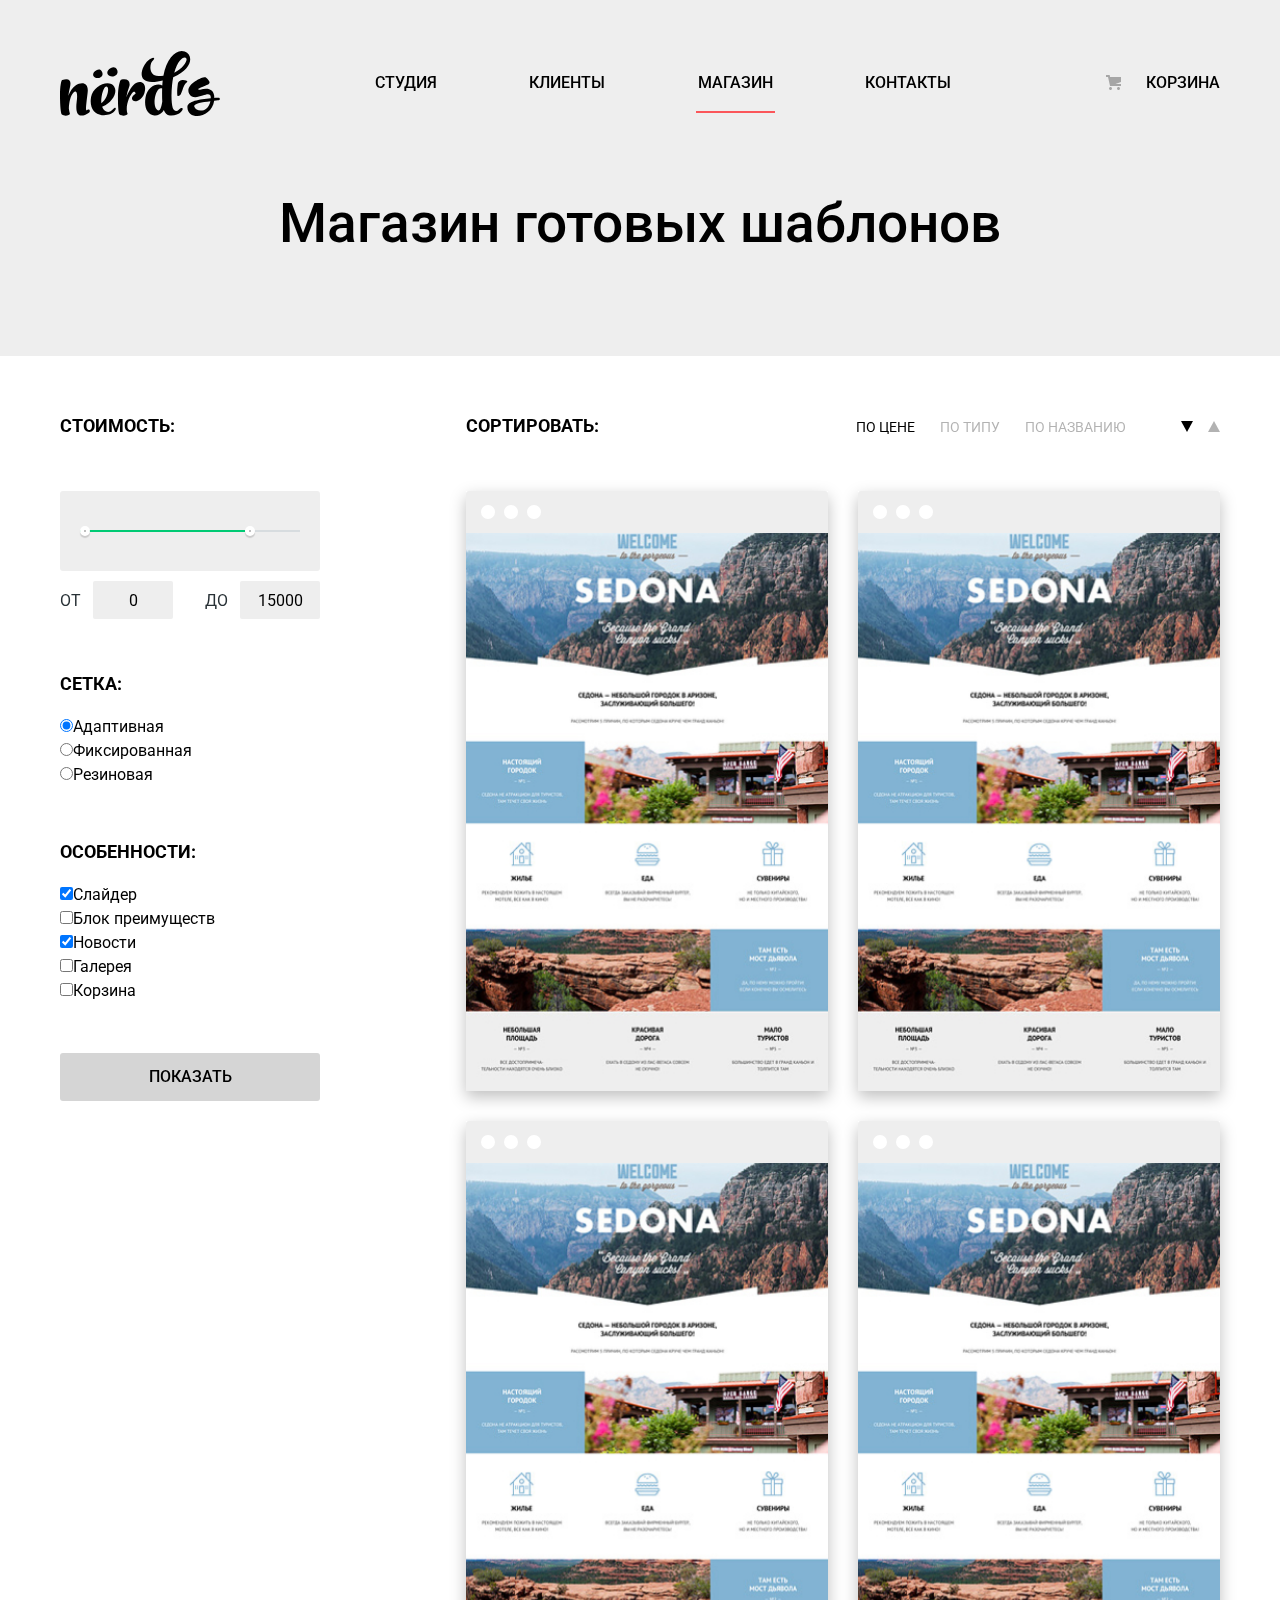
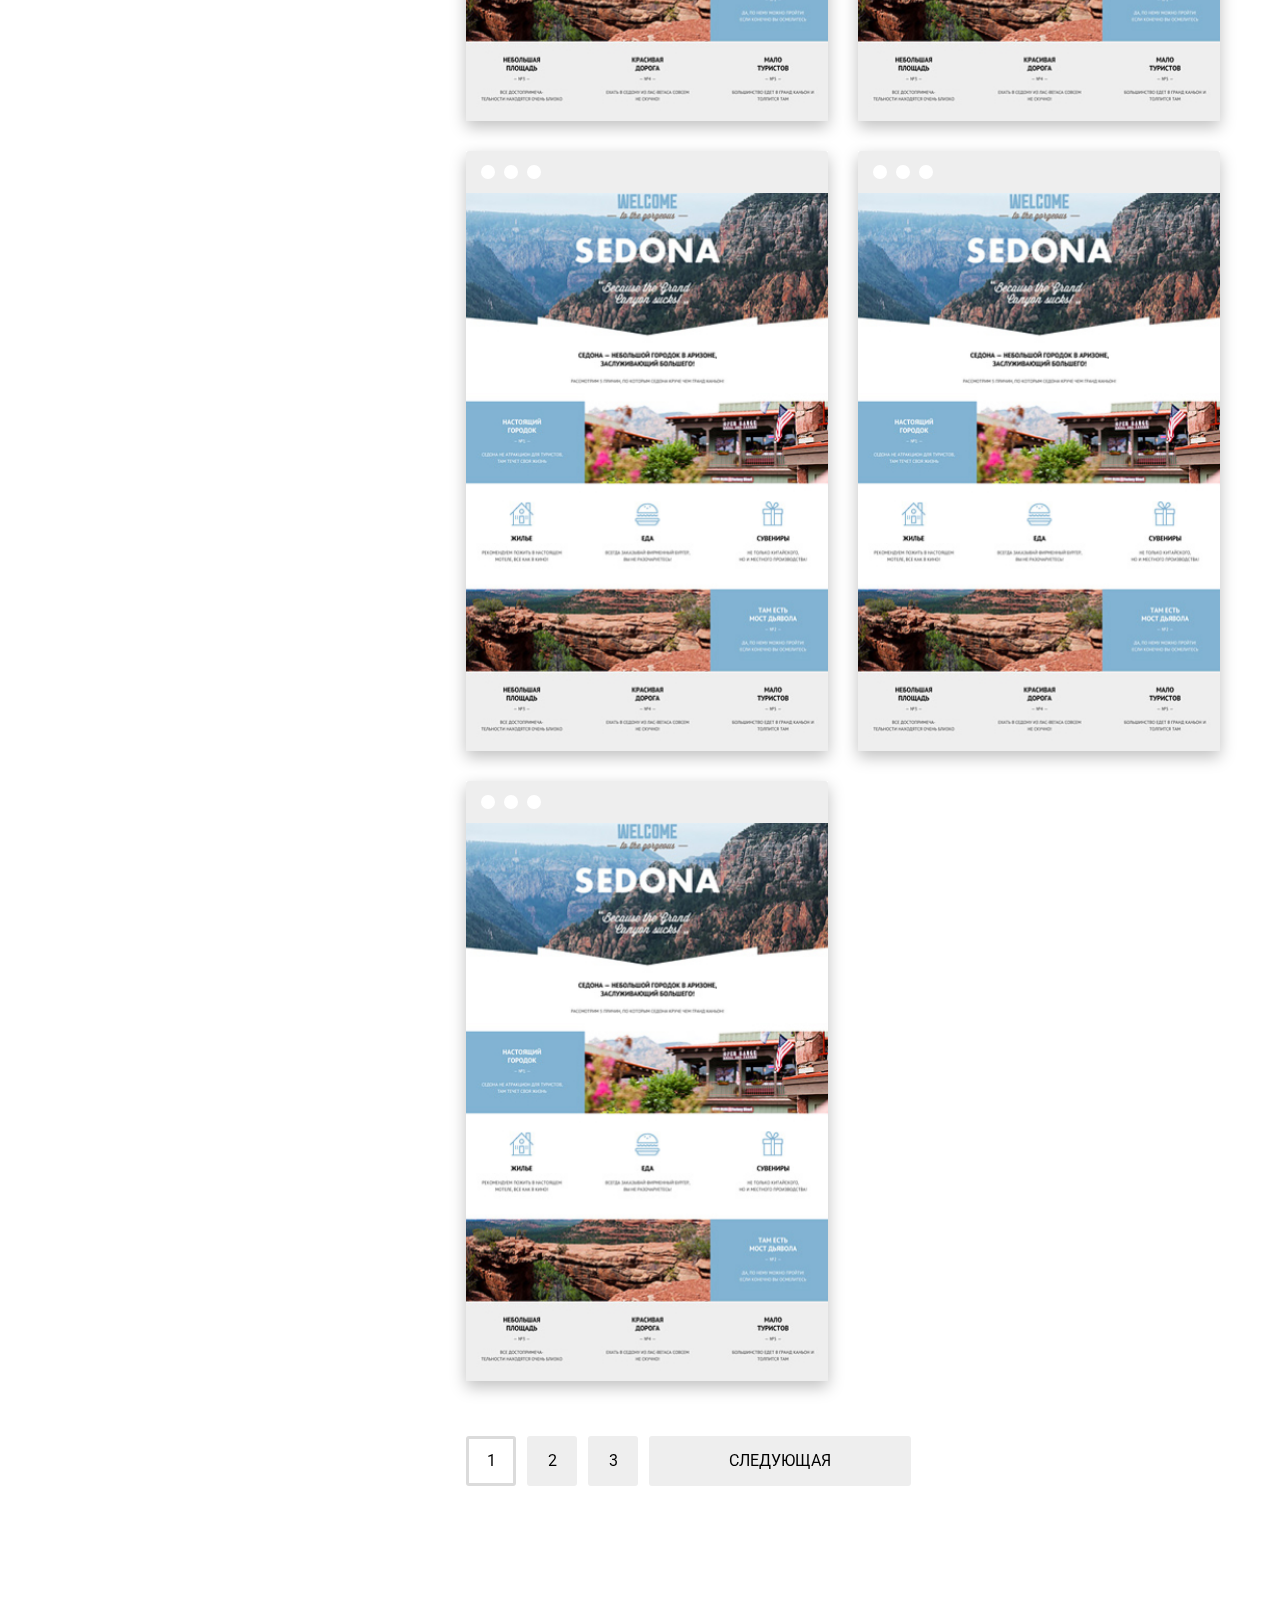
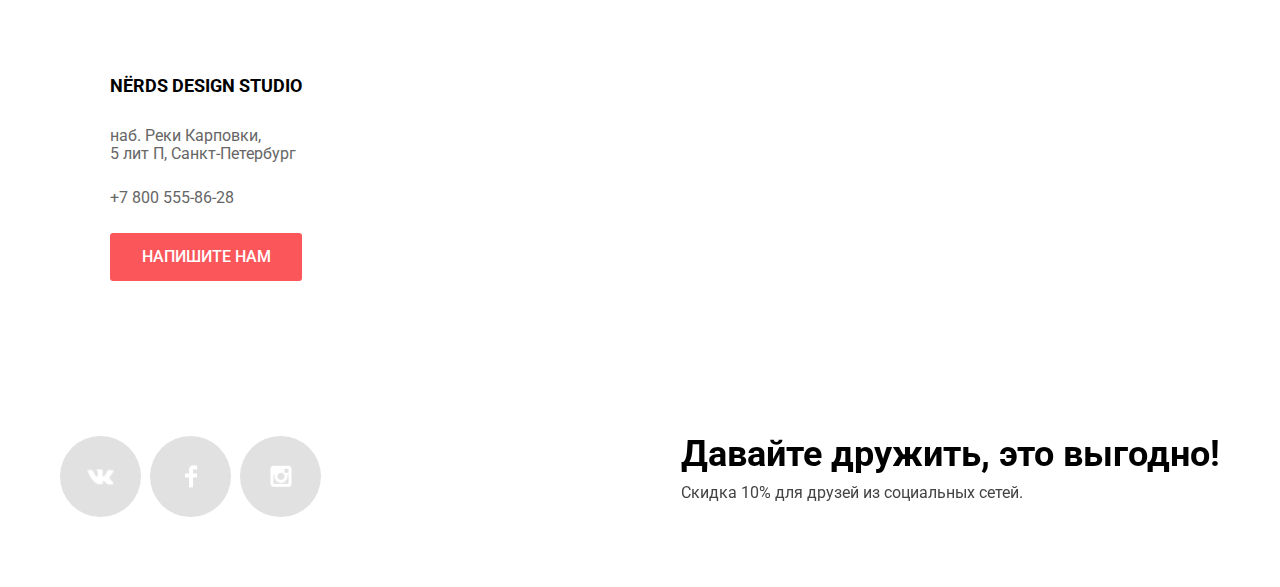
==== commit 324eeb57: "qq" ====
--- a/catalog.html
+++ b/catalog.html
@@ -100,7 +100,7 @@
                 <span></span>
                 <span></span>
               </div>
-              <img class="job__image" src="images/catalog/catalog-1.jpg" alt="sedona">
+              <!-- <img class="job__image" src="images/catalog/catalog-1.jpg" alt="sedona"> -->
               <div class="job__footer">
                 <h4 class="job__title">sedona</h4>
                 <p class="job__subtitle">Информационный сайт для туристов</p>
@@ -113,7 +113,7 @@
                 <span></span>
                 <span></span>
               </div>
-              <img class="job__image" src="images/catalog/catalog-2.jpg" alt="sedona">
+              <!-- <img class="job__image" src="images/catalog/catalog-2.jpg" alt="sedona"> -->
               <div class="job__footer">
                 <h4 class="job__title">pink app</h4>
                 <p class="job__subtitle">Продуктовый лендинг приложения для iOS и Android</p>
@@ -126,7 +126,7 @@
                 <span></span>
                 <span></span>
               </div>
-              <img class="job__image" src="images/catalog/catalog-3.jpg" alt="sedona">
+              <!-- <img class="job__image" src="images/catalog/catalog-3.jpg" alt="sedona"> -->
               <div class="job__footer">
                 <h4 class="job__title">barbershop</h4>
                 <p class="job__subtitle">Сайт салона красоты. Для мужчин, да.</p>
@@ -139,7 +139,7 @@
                 <span></span>
                 <span></span>
               </div>
-              <img class="job__image" src="images/catalog/catalog-4.jpg" alt="sedona">
+              <!-- <img class="job__image" src="images/catalog/catalog-4.jpg" alt="sedona"> -->
               <div class="job__footer">
                 <h4 class="job__title">mishka</h4>
                 <p class="job__subtitle">Интернет-магазин вязаных игрушек</p>
@@ -152,7 +152,7 @@
                 <span></span>
                 <span></span>
               </div>
-              <img class="job__image" src="images/catalog/catalog-5.jpg" alt="sedona">
+              <!-- <img class="job__image" src="images/catalog/catalog-5.jpg" alt="sedona"> -->
               <div class="job__footer">
                 <h4 class="job__title">a plus</h4>
                 <p class="job__subtitle">Лендинг курсов повышения квалификации</p>
@@ -165,10 +165,24 @@
                 <span></span>
                 <span></span>
               </div>
-              <img class="job__image" src="images/catalog/catalog-6.jpg" alt="sedona">
+              <!-- <img class="job__image" src="images/catalog/catalog-6.jpg" alt="sedona"> -->
               <div class="job__footer">
                 <h4 class="job__title">квас</h4>
                 <p class="job__subtitle">Промо-сайт производителя крафтового кваса</p>
+                <button class="button">9 900 ₽</button>
+              </div>
+            </li>
+
+            <li class="catalog__item job">
+              <div class="job__header">
+                <span></span>
+                <span></span>
+                <span></span>
+              </div>
+              <!-- <img class="job__image" src="images/catalog/catalog-1.jpg" alt="sedona"> -->
+              <div class="job__footer">
+                <h4 class="job__title">sedona</h4>
+                <p class="job__subtitle">Информационный сайт для туристов</p>
                 <button class="button">9 900 ₽</button>
               </div>
             </li>
@@ -255,8 +269,17 @@
     </div>
   </footer>
 
-
+  <script src="js/vanilla-tilt.js"></script>
   <script src="js/main.js"></script>
+
+  <script type="text/javascript">
+    VanillaTilt.init(document.querySelectorAll(".job"), {
+      max: 15,     // max tilt rotation (degrees)
+      speed: 300,    // Speed of the enter/exit transition
+
+    });
+
+  </script>
 </body>
 
 
--- a/css/style.css
+++ b/css/style.css
@@ -80,10 +80,17 @@
   padding-left: 40px;
 }
 .slide-ecran {
-  height: 500px;
+  opacity: 0;
 }
 .slider {
   position: relative;
+}
+.slider__item {
+  transition: opacity 1s ease-in;
+  opacity: 0;
+  position: absolute;
+  left: 0;
+  top: 0;
 }
 .title__wrapper {
   padding-top: 80px;
@@ -92,23 +99,50 @@
   background-repeat: no-repeat;
   background-size: contain;
   background-position: right;
+
+  display: block;
+  width: 100%;
+}
+.slide-1 {
+  background-image: url(../images/home/slider-1.png);
+}
+.slide-2 {
+  background-image: url(../images/home/slider-2.png);
+}
+.slide-3 {
+  background-image: url(../images/home/slider-3.png);
+}
+
+.sim-slider {
+  max-width: 1000px;
+  min-width: 320px;
+  margin: 20px auto;
+  padding: 30px 50px;
+  border: 1px solid #ccd;
+  background-color: white;
+}
+
+/* General styles */
+.sim-slider {
+  position: relative;
+}
+
+.sim-slider-list {
+  margin: 0;
+  padding: 0;
+  list-style-type: none;
+  position: relative;
+}
+
+.sim-slider-element {
+  width: 100%;
+  transition: opacity 1s ease-in;
   opacity: 0;
   position: absolute;
+  z-index: 2;
   left: 0;
   top: 0;
   display: block;
-  width: 100%;
-
-  transition: opacity 1s ease-in;
-}
-.slide-1 {
-  background-image: url(../images/home/slider-1.png);
-}
-.slide-2 {
-  background-image: url(../images/home/slider-2.png);
-}
-.slide-3 {
-  background-image: url(../images/home/slider-3.png);
 }
 /* Navigation item styles */
 div.sim-slider-arrow-left,
@@ -148,9 +182,10 @@
   height: auto;
   position: absolute;
   left: 0;
-  bottom: 0;
-  z-index: 3;
+  bottom: -20px;
+  z-index: 300;
   text-align: center;
+  height: 100px;
 }
 
 span.sim-dot {
@@ -165,7 +200,7 @@
 }
 
 .header__title {
-  max-width: 500px;
+  /* max-width: 500px; */
   font-size: 55px;
   line-height: 55px;
   font-weight: 500;
@@ -415,7 +450,7 @@
   background-image: url(../images/home/partners_4.png);
 }
 .map {
-  background-image: url(../images/home/map.png);
+  /* background-image: url(../images/home/map.png); */
   background-repeat: no-repeat;
   background-position: center;
   background-size: cover;
@@ -426,15 +461,13 @@
   padding: 55px 0;
 
   position: relative;
-}
-
-.contacts::after {
-  content: url(../images/home/map-marker.png);
-  position: absolute;
-  /* top: 22%;
-  left: 60%; */
-  top: 70px;
-  left: 50%;
+  min-height: 400px;
+}
+#yandexmap {
+  position: absolute;
+  z-index: 1;
+  top: 0;
+  bottom: 0;
 }
 .contacts {
   background-color: #fff;
@@ -451,6 +484,8 @@
   justify-content: space-between;
 
   padding: 50px;
+  z-index: 2;
+  position: absolute;
 }
 
 .contacts__title {
--- a/css/style-catalog.css
+++ b/css/style-catalog.css
@@ -102,10 +102,12 @@
 /* form END*/
 .wrapper {
   display: flex;
+  justify-content: space-between;
 }
 
 .main {
-  margin-left: 140px;
+  /* margin-left: 140px; */
+  width: 65%;
 }
 .sort {
   display: flex;
@@ -156,13 +158,24 @@
   display: flex;
   flex-wrap: wrap;
   justify-content: space-between;
+  flex-shrink: 1;
 }
 .job {
-  max-width: 360px;
+  max-width: 48%;
   width: 100%;
   position: relative;
   box-shadow: 0px 6px 15px rgba(0, 0, 0, 0.25);
   margin-bottom: 30px;
+
+  background-image: url(../images/catalog/catalog-1.jpg);
+  min-height: 600px;
+  background-repeat: no-repeat;
+  background-position: center;
+  background-size: cover;
+  cursor: pointer;
+}
+.job:nth-child(2n) {
+  margin-left: 4%;
 }
 .job:hover .job__footer {
   z-index: 100;
@@ -180,7 +193,7 @@
 .job__header {
   display: flex;
   background-color: #eee;
-  height: 40px;
+  height: 7%; /*  40px*/
   border-radius: 3px 3px 0 0;
   padding-left: 6px;
   align-items: center;
@@ -200,7 +213,6 @@
   width: 100%;
 }
 .job__footer {
-  /* display: none; */
   position: absolute;
   bottom: 0;
   left: 0;
@@ -226,7 +238,7 @@
   color: #666666;
   margin: 0 auto;
   margin-bottom: 32px;
-  width: 255px;
+  /* width: 255px; */
 }
 .job__footer .button {
   padding: 15px 72px;
